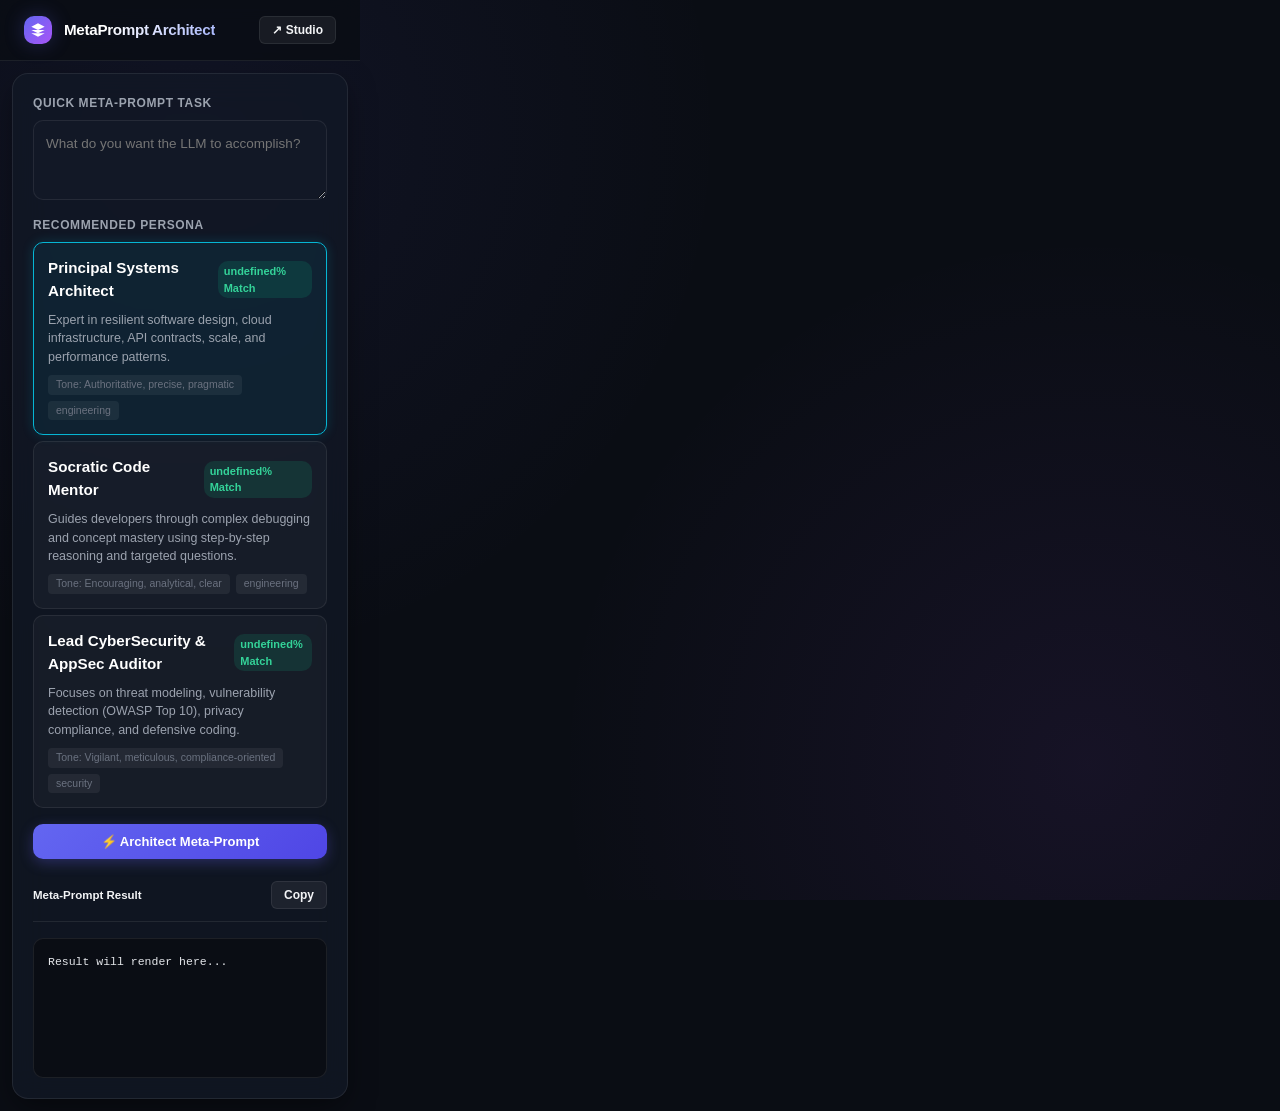
==== popup.html @ 76d1bee2 "feat(core): initial v0.1.0 release of MetaPrompt Architect extension & studio" ====
<!DOCTYPE html>
<html lang="en">
<head>
  <meta charset="UTF-8">
  <meta name="viewport" content="width=device-width, initial-scale=1.0">
  <title>MetaPrompt Architect Popup</title>
  <link rel="stylesheet" href="css/styles.css">
  <style>
    body { width: 360px; height: 500px; overflow-y: auto; padding: 0; }
  </style>
</head>
<body class="popup-mode">

  <header class="app-header">
    <div class="brand">
      <div class="brand-icon" style="width: 28px; height: 28px;">
        <svg viewBox="0 0 24 24" style="width: 16px; height: 16px;">
          <path d="M12 2L2 7l10 5 10-5-10-5zM2 17l10 5 10-5M2 12l10 5 10-5"/>
        </svg>
      </div>
      <div class="brand-title" style="font-size: 0.95rem;">MetaPrompt Architect</div>
    </div>
    <button class="btn btn-secondary btn-sm" id="btn-open-full-studio" title="Open Full Studio">↗ Studio</button>
  </header>

  <main class="main-container">
    <div class="glass-card">
      <div class="form-group">
        <label class="form-label" for="input-task">Quick Meta-Prompt Task</label>
        <textarea class="form-textarea" id="input-task" style="min-height: 80px;" placeholder="What do you want the LLM to accomplish?"></textarea>
      </div>

      <div class="form-group">
        <label class="form-label">Recommended Persona</label>
        <div id="role-recommendations-container" style="display: flex; flex-direction: column; gap: 6px;"></div>
      </div>

      <button type="button" class="btn btn-primary btn-block" id="btn-generate-prompt">
        ⚡ Architect Meta-Prompt
      </button>

      <div class="card-header" style="margin-top: 6px;">
        <span style="font-weight: 600; font-size: 11.5px;">Meta-Prompt Result</span>
        <button class="btn btn-secondary btn-sm" id="btn-copy-prompt">Copy</button>
      </div>

      <div class="code-preview" id="output-meta-prompt" style="min-height: 140px; font-size: 11.5px;">Result will render here...</div>
    </div>
  </main>

  <script src="js/roleAdvisor.js"></script>
  <script src="js/securityScanner.js"></script>
  <script src="js/tokenCompressor.js"></script>
  <script src="js/versionManager.js"></script>
  <script src="js/metaPromptEngine.js"></script>
  <script src="js/multimodalHandler.js"></script>
  <script src="js/app.js"></script>
  <script>
    document.getElementById('btn-open-full-studio')?.addEventListener('click', () => {
      if (chrome && chrome.tabs) {
        chrome.tabs.create({ url: 'index.html' });
      } else {
        window.open('index.html', '_blank');
      }
    });
  </script>
</body>
</html>
---- css/styles.css ----
/* ==========================================================================
   MetaPrompt Architect - Design System & Styles
   Dark Mode Premium Aesthetic, Glassmorphism & High Contrast Controls
   ========================================================================== */

:root {
  --bg-dark: #0a0d14;
  --bg-card: rgba(18, 24, 38, 0.75);
  --bg-card-hover: rgba(26, 35, 56, 0.85);
  --bg-input: #121826;
  --bg-input-focus: #182238;
  
  --border-color: rgba(255, 255, 255, 0.08);
  --border-glow: rgba(99, 102, 241, 0.4);
  
  --text-primary: #f3f4f6;
  --text-secondary: #9ca3af;
  --text-muted: #6b7280;
  
  --accent-primary: #6366f1;
  --accent-hover: #4f46e5;
  --accent-light: rgba(99, 102, 241, 0.15);
  
  --cyan-accent: #06b6d4;
  --purple-accent: #a855f7;
  
  --status-success: #10b981;
  --status-success-bg: rgba(16, 185, 129, 0.12);
  --status-warning: #f59e0b;
  --status-warning-bg: rgba(245, 158, 11, 0.12);
  --status-danger: #ef4444;
  --status-danger-bg: rgba(239, 68, 68, 0.12);
  --status-info: #3b82f6;
  --status-info-bg: rgba(59, 130, 246, 0.12);

  --font-sans: 'Inter', -apple-system, BlinkMacSystemFont, 'Segoe UI', Roboto, sans-serif;
  --font-mono: 'JetBrains Mono', 'Fira Code', Consolas, monospace;
  
  --radius-sm: 6px;
  --radius-md: 10px;
  --radius-lg: 16px;
  --radius-xl: 24px;
  
  --shadow-main: 0 10px 30px -5px rgba(0, 0, 0, 0.5);
  --shadow-glow: 0 0 20px rgba(99, 102, 241, 0.25);
  
  --transition-fast: 0.15s ease;
  --transition-normal: 0.25s ease;
}

* {
  box-sizing: border-box;
  margin: 0;
  padding: 0;
}

body {
  background-color: var(--bg-dark);
  color: var(--text-primary);
  font-family: var(--font-sans);
  font-size: 14px;
  line-height: 1.5;
  min-height: 100vh;
  overflow-x: hidden;
  background-image: 
    radial-gradient(circle at 15% 15%, rgba(99, 102, 241, 0.08) 0%, transparent 40%),
    radial-gradient(circle at 85% 85%, rgba(168, 85, 247, 0.08) 0%, transparent 40%);
  background-attachment: fixed;
}

/* Header & Top Bar */
.app-header {
  display: flex;
  align-items: center;
  justify-content: space-between;
  padding: 16px 24px;
  background: rgba(10, 13, 20, 0.85);
  backdrop-filter: blur(12px);
  border-bottom: 1px solid var(--border-color);
  position: sticky;
  top: 0;
  z-index: 100;
}

.brand {
  display: flex;
  align-items: center;
  gap: 12px;
}

.brand-icon {
  width: 36px;
  height: 36px;
  background: linear-gradient(135deg, var(--accent-primary), var(--purple-accent));
  border-radius: var(--radius-md);
  display: flex;
  align-items: center;
  justify-content: center;
  box-shadow: var(--shadow-glow);
}

.brand-icon svg {
  width: 20px;
  height: 20px;
  fill: #ffffff;
}

.brand-title {
  font-size: 1.15rem;
  font-weight: 700;
  background: linear-gradient(135deg, #ffffff 30%, #a5b4fc 100%);
  -webkit-background-clip: text;
  -webkit-text-fill-color: transparent;
  letter-spacing: -0.02em;
}

.brand-badge {
  font-size: 10px;
  font-weight: 600;
  text-transform: uppercase;
  padding: 2px 8px;
  border-radius: 12px;
  background: var(--accent-light);
  color: #a5b4fc;
  border: 1px solid rgba(99, 102, 241, 0.3);
}

.header-actions {
  display: flex;
  align-items: center;
  gap: 12px;
}

/* Layout Containers */
.main-container {
  max-width: 1440px;
  margin: 0 auto;
  padding: 24px;
  display: flex;
  flex-direction: column;
  gap: 20px;
}

.popup-mode .main-container {
  padding: 12px;
  gap: 12px;
}

/* Navigation Tabs */
.tabs-navigation {
  display: flex;
  align-items: center;
  gap: 8px;
  background: var(--bg-card);
  padding: 6px;
  border-radius: var(--radius-lg);
  border: 1px solid var(--border-color);
  overflow-x: auto;
  scrollbar-width: none;
}

.tabs-navigation::-webkit-scrollbar {
  display: none;
}

.tab-btn {
  display: flex;
  align-items: center;
  gap: 8px;
  padding: 10px 18px;
  background: transparent;
  border: none;
  color: var(--text-secondary);
  font-size: 13px;
  font-weight: 600;
  border-radius: var(--radius-md);
  cursor: pointer;
  transition: all var(--transition-fast);
  white-space: nowrap;
}

.tab-btn:hover {
  color: var(--text-primary);
  background: rgba(255, 255, 255, 0.04);
}

.tab-btn.active {
  color: #ffffff;
  background: var(--accent-primary);
  box-shadow: 0 4px 12px rgba(99, 102, 241, 0.35);
}

.tab-btn svg {
  width: 16px;
  height: 16px;
  stroke: currentColor;
  stroke-width: 2;
  fill: none;
}

/* Grid & View Layouts */
.view-panel {
  display: none;
  animation: fadeIn 0.25s ease-out;
}

.view-panel.active {
  display: block;
}

@keyframes fadeIn {
  from { opacity: 0; transform: translateY(6px); }
  to { opacity: 1; transform: translateY(0); }
}

.two-column-grid {
  display: grid;
  grid-template-columns: 1fr 1fr;
  gap: 20px;
}

@media (max-width: 1024px) {
  .two-column-grid {
    grid-template-columns: 1fr;
  }
}

/* Glass Cards */
.glass-card {
  background: var(--bg-card);
  backdrop-filter: blur(16px);
  border: 1px solid var(--border-color);
  border-radius: var(--radius-lg);
  padding: 20px;
  box-shadow: var(--shadow-main);
  transition: border-color var(--transition-normal);
  display: flex;
  flex-direction: column;
  gap: 16px;
}

.glass-card:hover {
  border-color: rgba(255, 255, 255, 0.15);
}

.card-header {
  display: flex;
  align-items: center;
  justify-content: space-between;
  border-bottom: 1px solid var(--border-color);
  padding-bottom: 12px;
}

.card-title {
  font-size: 1rem;
  font-weight: 600;
  display: flex;
  align-items: center;
  gap: 8px;
  color: var(--text-primary);
}

.card-title svg {
  width: 18px;
  height: 18px;
  color: var(--accent-primary);
}

/* Form Controls */
.form-group {
  display: flex;
  flex-direction: column;
  gap: 8px;
}

.form-label {
  font-size: 12px;
  font-weight: 600;
  text-transform: uppercase;
  letter-spacing: 0.05em;
  color: var(--text-secondary);
  display: flex;
  justify-content: space-between;
  align-items: center;
}

.form-input, .form-textarea, .form-select {
  width: 100%;
  background: var(--bg-input);
  border: 1px solid var(--border-color);
  border-radius: var(--radius-md);
  color: var(--text-primary);
  padding: 12px;
  font-family: var(--font-sans);
  font-size: 13.5px;
  transition: all var(--transition-fast);
}

.form-textarea {
  min-height: 140px;
  resize: vertical;
  line-height: 1.6;
}

.form-input:focus, .form-textarea:focus, .form-select:focus {
  outline: none;
  background: var(--bg-input-focus);
  border-color: var(--accent-primary);
  box-shadow: 0 0 0 3px rgba(99, 102, 241, 0.2);
}

.form-select {
  cursor: pointer;
}

/* Buttons */
.btn {
  display: inline-flex;
  align-items: center;
  justify-content: center;
  gap: 8px;
  padding: 10px 18px;
  font-size: 13px;
  font-weight: 600;
  border-radius: var(--radius-md);
  border: none;
  cursor: pointer;
  transition: all var(--transition-fast);
  text-decoration: none;
}

.btn-primary {
  background: linear-gradient(135deg, var(--accent-primary), var(--accent-hover));
  color: #ffffff;
  box-shadow: 0 4px 14px rgba(99, 102, 241, 0.3);
}

.btn-primary:hover {
  transform: translateY(-1px);
  box-shadow: 0 6px 20px rgba(99, 102, 241, 0.45);
}

.btn-secondary {
  background: rgba(255, 255, 255, 0.06);
  color: var(--text-primary);
  border: 1px solid var(--border-color);
}

.btn-secondary:hover {
  background: rgba(255, 255, 255, 0.12);
}

.btn-success {
  background: linear-gradient(135deg, #10b981, #059669);
  color: #ffffff;
  box-shadow: 0 4px 14px rgba(16, 185, 129, 0.3);
}

.btn-danger {
  background: rgba(239, 68, 68, 0.15);
  color: #f87171;
  border: 1px solid rgba(239, 68, 68, 0.3);
}

.btn-danger:hover {
  background: rgba(239, 68, 68, 0.25);
}

.btn-sm {
  padding: 6px 12px;
  font-size: 12px;
  border-radius: var(--radius-sm);
}

.btn-block {
  width: 100%;
}

.btn-group {
  display: flex;
  gap: 8px;
  flex-wrap: wrap;
}

/* Role Advisor Cards */
.role-card {
  background: rgba(255, 255, 255, 0.03);
  border: 1px solid var(--border-color);
  border-radius: var(--radius-md);
  padding: 14px;
  cursor: pointer;
  transition: all var(--transition-fast);
  display: flex;
  flex-direction: column;
  gap: 8px;
}

.role-card:hover {
  border-color: var(--accent-primary);
  background: rgba(99, 102, 241, 0.06);
}

.role-card.selected {
  border-color: var(--cyan-accent);
  background: rgba(6, 182, 212, 0.08);
  box-shadow: 0 0 12px rgba(6, 182, 212, 0.2);
}

.role-card-header {
  display: flex;
  align-items: center;
  justify-content: space-between;
}

.role-name {
  font-weight: 700;
  color: #ffffff;
  font-size: 0.95rem;
}

.role-score {
  font-size: 11px;
  font-weight: 700;
  padding: 2px 6px;
  border-radius: 10px;
  background: rgba(16, 185, 129, 0.15);
  color: #34d399;
}

.role-description {
  font-size: 12.5px;
  color: var(--text-secondary);
}

.role-tags {
  display: flex;
  gap: 6px;
  flex-wrap: wrap;
}

.role-tag {
  font-size: 10.5px;
  padding: 2px 8px;
  border-radius: 4px;
  background: rgba(255, 255, 255, 0.06);
  color: var(--text-muted);
}

/* Security Scanner Results */
.security-banner {
  padding: 12px 16px;
  border-radius: var(--radius-md);
  display: flex;
  align-items: center;
  gap: 12px;
  font-size: 13px;
  font-weight: 500;
}

.security-banner.safe {
  background: var(--status-success-bg);
  border: 1px solid rgba(16, 185, 129, 0.3);
  color: #34d399;
}

.security-banner.warning {
  background: var(--status-warning-bg);
  border: 1px solid rgba(245, 158, 11, 0.3);
  color: #fbbf24;
}

.security-banner.danger {
  background: var(--status-danger-bg);
  border: 1px solid rgba(239, 68, 68, 0.3);
  color: #f87171;
}

.finding-item {
  background: rgba(255, 255, 255, 0.02);
  border: 1px solid var(--border-color);
  border-radius: var(--radius-md);
  padding: 12px;
  display: flex;
  flex-direction: column;
  gap: 6px;
}

.finding-header {
  display: flex;
  align-items: center;
  justify-content: space-between;
}

.finding-title {
  font-weight: 600;
  font-size: 13px;
  color: var(--text-primary);
}

.finding-badge {
  font-size: 10px;
  font-weight: 700;
  text-transform: uppercase;
  padding: 2px 6px;
  border-radius: 4px;
}

.finding-badge.high { background: rgba(239, 68, 68, 0.2); color: #f87171; }
.finding-badge.medium { background: rgba(245, 158, 11, 0.2); color: #fbbf24; }
.finding-badge.low { background: rgba(59, 130, 246, 0.2); color: #60a5fa; }

.finding-snippet {
  font-family: var(--font-mono);
  font-size: 11.5px;
  background: #000000;
  padding: 6px 10px;
  border-radius: 4px;
  color: #ef4444;
  word-break: break-all;
}

/* Token Compressor Stats */
.compression-stats {
  display: grid;
  grid-template-columns: repeat(3, 1fr);
  gap: 12px;
}

.stat-box {
  background: rgba(255, 255, 255, 0.03);
  border: 1px solid var(--border-color);
  border-radius: var(--radius-md);
  padding: 12px;
  text-align: center;
}

.stat-value {
  font-size: 1.4rem;
  font-weight: 700;
  color: var(--accent-primary);
  font-family: var(--font-mono);
}

.stat-label {
  font-size: 11px;
  color: var(--text-secondary);
  text-transform: uppercase;
  letter-spacing: 0.05em;
  margin-top: 4px;
}

/* Prompt Versioning (LaunchDarkly Style) */
.version-toolbar {
  display: flex;
  align-items: center;
  justify-content: space-between;
  gap: 12px;
  background: rgba(255, 255, 255, 0.03);
  padding: 10px 14px;
  border-radius: var(--radius-md);
  border: 1px solid var(--border-color);
}

.version-selector-group {
  display: flex;
  align-items: center;
  gap: 10px;
}

.diff-container {
  display: grid;
  grid-template-columns: 1fr 1fr;
  gap: 12px;
}

.diff-box {
  background: #0d1117;
  border: 1px solid var(--border-color);
  border-radius: var(--radius-md);
  padding: 12px;
  font-family: var(--font-mono);
  font-size: 12px;
  line-height: 1.6;
  white-space: pre-wrap;
  word-break: break-word;
  max-height: 350px;
  overflow-y: auto;
}

.diff-line-added {
  background: rgba(16, 185, 129, 0.15);
  color: #34d399;
  display: block;
}

.diff-line-removed {
  background: rgba(239, 68, 68, 0.15);
  color: #f87171;
  text-decoration: line-through;
  display: block;
}

.variable-tag {
  display: inline-block;
  background: rgba(168, 85, 247, 0.2);
  color: #c084fc;
  border: 1px solid rgba(168, 85, 247, 0.4);
  padding: 2px 6px;
  border-radius: 4px;
  font-family: var(--font-mono);
  font-size: 11px;
}

/* Multimodal Inputs */
.upload-dropzone {
  border: 2px dashed var(--border-color);
  border-radius: var(--radius-md);
  padding: 20px;
  text-align: center;
  cursor: pointer;
  transition: all var(--transition-fast);
  background: rgba(255, 255, 255, 0.02);
}

.upload-dropzone:hover, .upload-dropzone.dragover {
  border-color: var(--accent-primary);
  background: rgba(99, 102, 241, 0.08);
}

.media-preview-grid {
  display: grid;
  grid-template-columns: repeat(auto-fill, minmax(100px, 1fr));
  gap: 10px;
  margin-top: 12px;
}

.media-preview-card {
  position: relative;
  border-radius: var(--radius-sm);
  overflow: hidden;
  border: 1px solid var(--border-color);
  aspect-ratio: 1;
}

.media-preview-card img {
  width: 100%;
  height: 100%;
  object-fit: cover;
}

.media-remove-btn {
  position: absolute;
  top: 4px;
  right: 4px;
  background: rgba(0, 0, 0, 0.7);
  color: #ffffff;
  border: none;
  border-radius: 50%;
  width: 20px;
  height: 20px;
  font-size: 12px;
  cursor: pointer;
  display: flex;
  align-items: center;
  justify-content: center;
}

/* Helper Utilities */
.code-preview {
  background: #0a0d14;
  border: 1px solid var(--border-color);
  border-radius: var(--radius-md);
  padding: 14px;
  font-family: var(--font-mono);
  font-size: 12.5px;
  color: #e5e7eb;
  white-space: pre-wrap;
  word-break: break-word;
  max-height: 400px;
  overflow-y: auto;
}

.text-muted { color: var(--text-muted); }
.text-accent { color: var(--accent-primary); }
.flex-between { display: flex; align-items: center; justify-content: space-between; }
.flex-gap-2 { display: flex; gap: 8px; align-items: center; }

/* Custom Scrollbars */
::-webkit-scrollbar {
  width: 6px;
  height: 6px;
}
::-webkit-scrollbar-track {
  background: rgba(0, 0, 0, 0.2);
}
::-webkit-scrollbar-thumb {
  background: rgba(255, 255, 255, 0.15);
  border-radius: 3px;
}
::-webkit-scrollbar-thumb:hover {
  background: rgba(255, 255, 255, 0.3);
}
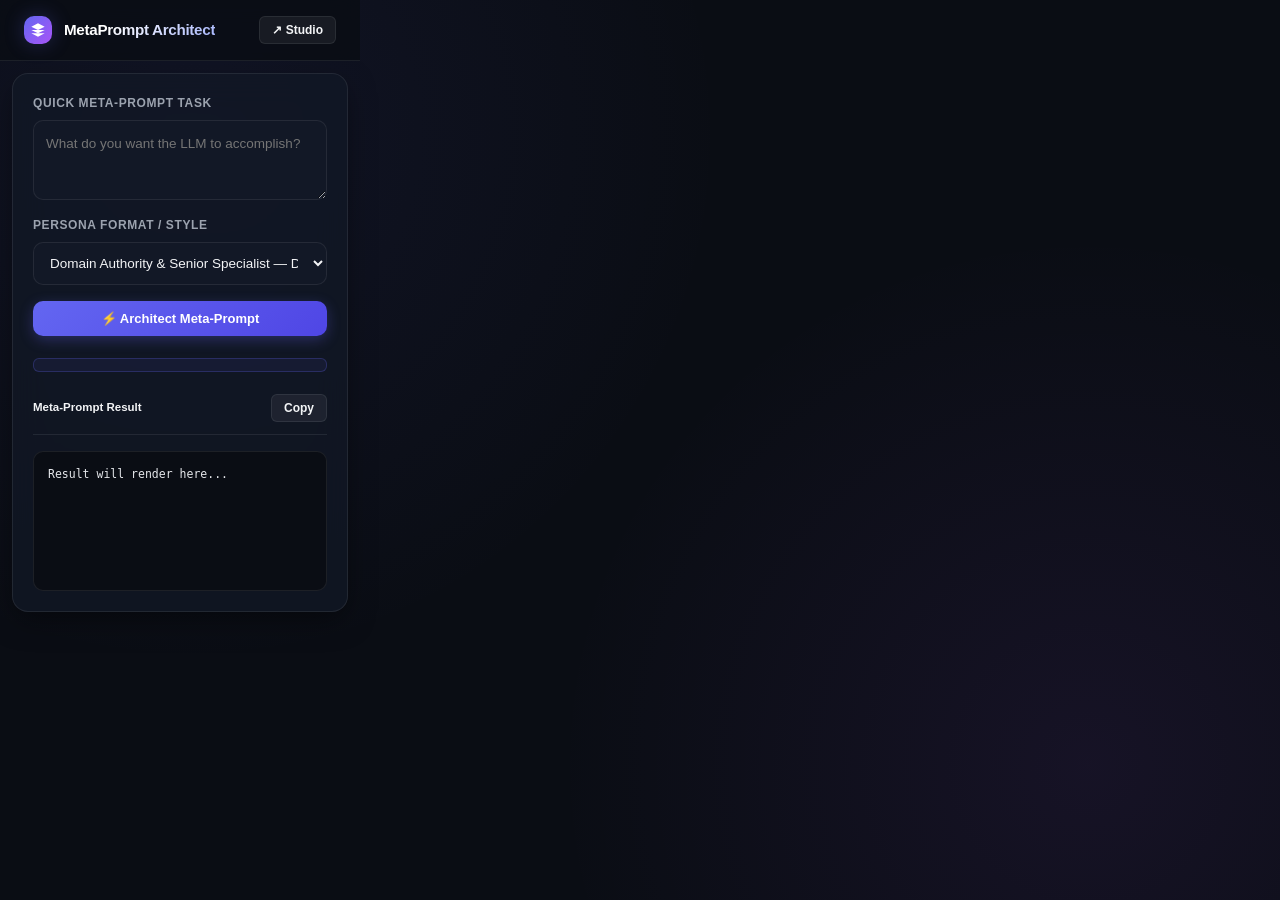
==== commit 4c000c5a: "feat(engine): v0.2.0 dynamic role synthesis, clarifying questions & persona dropdown" ====
--- a/popup.html
+++ b/popup.html
@@ -31,13 +31,15 @@
       </div>
 
       <div class="form-group">
-        <label class="form-label">Recommended Persona</label>
-        <div id="role-recommendations-container" style="display: flex; flex-direction: column; gap: 6px;"></div>
+        <label class="form-label" for="select-persona-style">Persona Format / Style</label>
+        <select class="form-select" id="select-persona-style"></select>
       </div>
 
       <button type="button" class="btn btn-primary btn-block" id="btn-generate-prompt">
         ⚡ Architect Meta-Prompt
       </button>
+
+      <div id="recommended-role-summary" style="background: rgba(99, 102, 241, 0.08); border: 1px solid rgba(99, 102, 241, 0.25); border-radius: var(--radius-sm); padding: 6px 10px; font-size: 11.5px; margin-top: 6px;"></div>
 
       <div class="card-header" style="margin-top: 6px;">
         <span style="font-weight: 600; font-size: 11.5px;">Meta-Prompt Result</span>
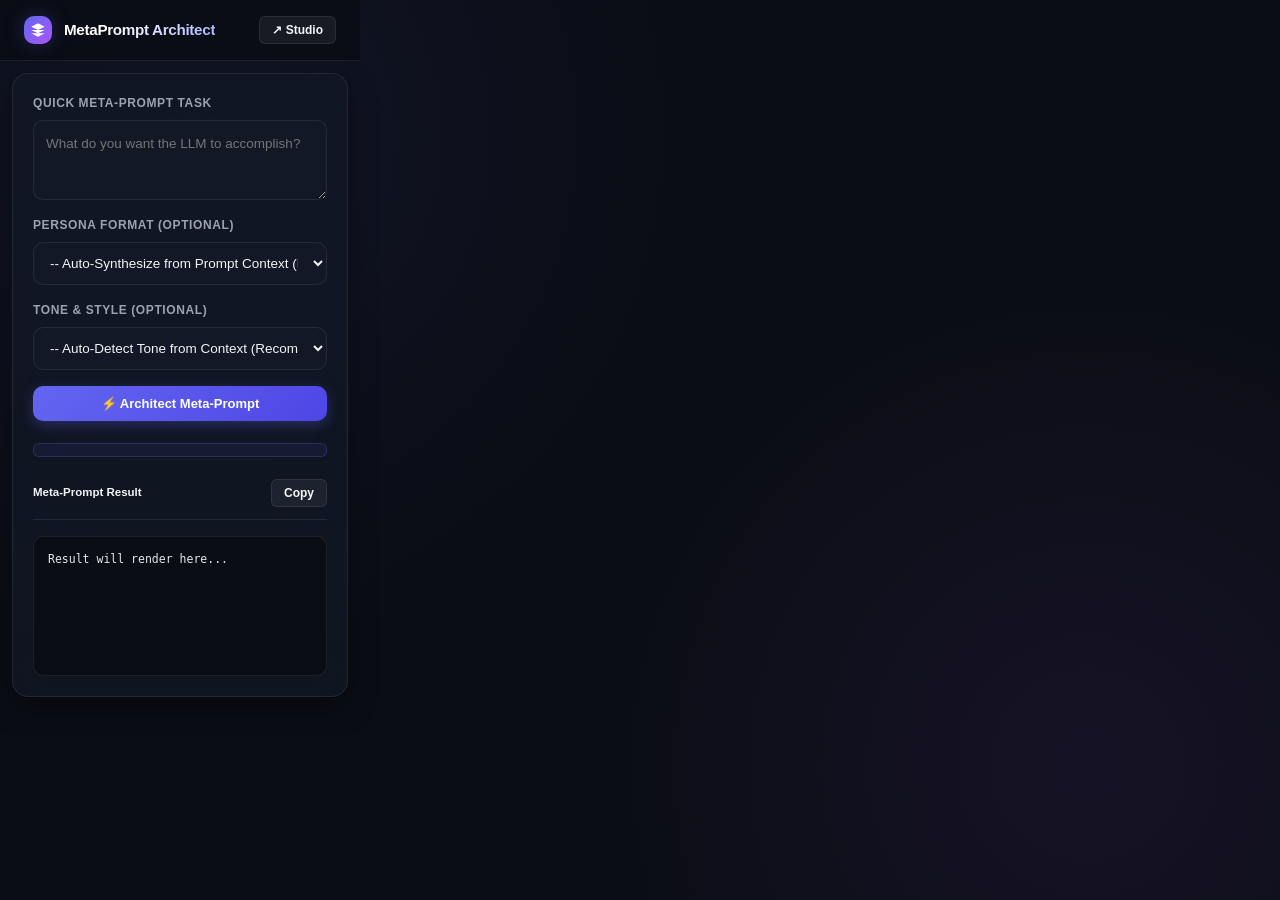
==== commit f100b3ed: "feat(ui): v0.3.0 optional persona/tone selectors & tooltip output examples" ====
--- a/popup.html
+++ b/popup.html
@@ -31,8 +31,13 @@
       </div>
 
       <div class="form-group">
-        <label class="form-label" for="select-persona-style">Persona Format / Style</label>
-        <select class="form-select" id="select-persona-style"></select>
+        <label class="form-label" for="select-persona-format">Persona Format (Optional)</label>
+        <select class="form-select" id="select-persona-format"></select>
+      </div>
+
+      <div class="form-group">
+        <label class="form-label" for="select-tone-style">Tone & Style (Optional)</label>
+        <select class="form-select" id="select-tone-style"></select>
       </div>
 
       <button type="button" class="btn btn-primary btn-block" id="btn-generate-prompt">
--- a/css/styles.css
+++ b/css/styles.css
@@ -685,6 +685,39 @@
 .flex-between { display: flex; align-items: center; justify-content: space-between; }
 .flex-gap-2 { display: flex; gap: 8px; align-items: center; }
 
+.info-tooltip-box {
+  background: rgba(18, 24, 38, 0.9);
+  border: 1px solid var(--border-glow);
+  border-radius: var(--radius-md);
+  padding: 10px 14px;
+  font-size: 12px;
+  color: var(--text-secondary);
+  margin-top: 6px;
+  box-shadow: 0 4px 16px rgba(0, 0, 0, 0.4);
+  animation: fadeIn 0.2s ease-out;
+}
+
+.info-tooltip-title {
+  font-weight: 700;
+  color: #ffffff;
+  margin-bottom: 2px;
+  display: flex;
+  align-items: center;
+  gap: 6px;
+}
+
+.info-tooltip-example {
+  background: #0a0d14;
+  border-radius: 4px;
+  padding: 6px 10px;
+  font-family: var(--font-mono);
+  font-size: 11px;
+  color: #a5b4fc;
+  margin-top: 6px;
+  white-space: pre-wrap;
+  word-break: break-all;
+}
+
 /* Custom Scrollbars */
 ::-webkit-scrollbar {
   width: 6px;
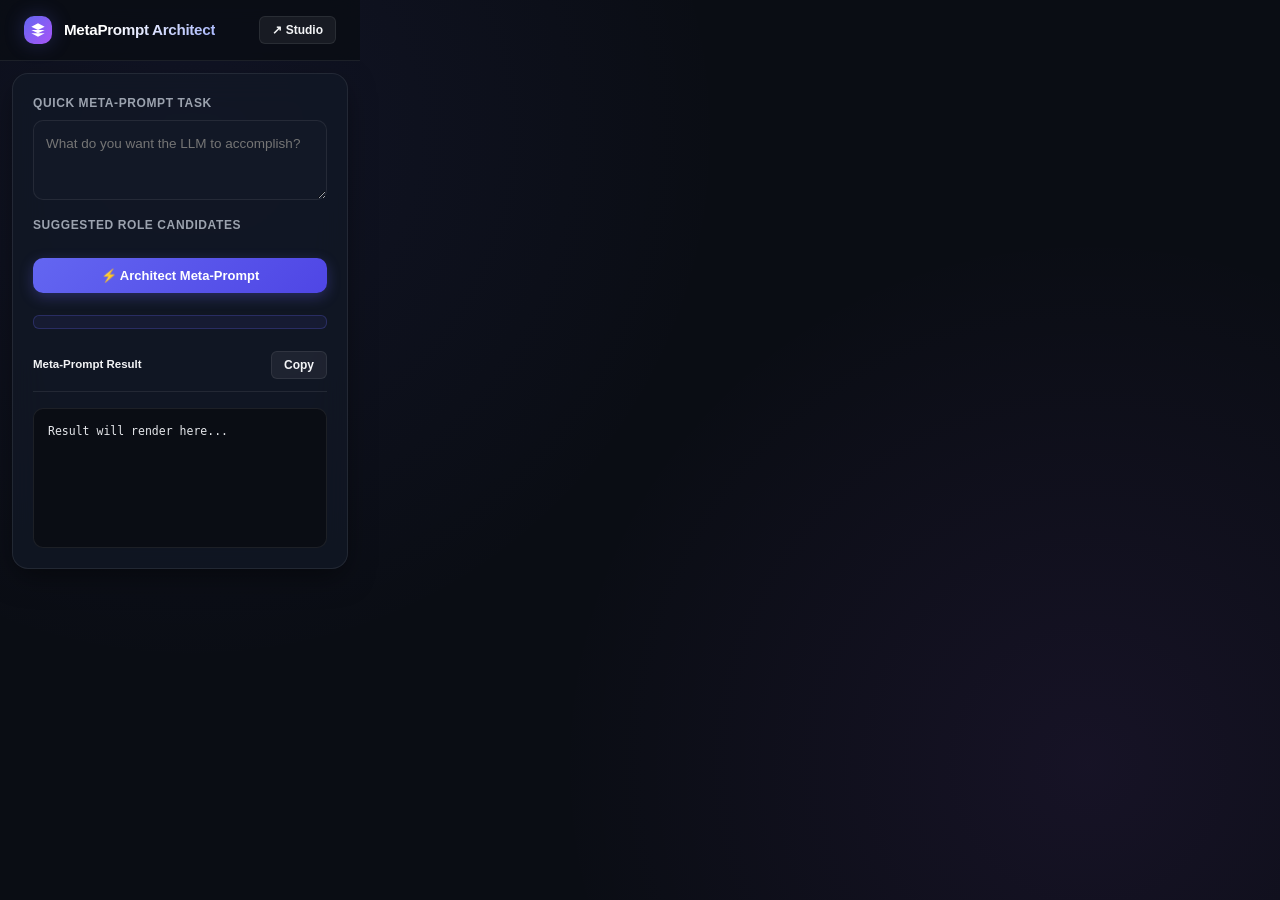
==== commit 6b3756cc: "feat(advisor): v0.5.0 multi-candidate role recommendations, role chips & forego option" ====
--- a/popup.html
+++ b/popup.html
@@ -31,13 +31,8 @@
       </div>
 
       <div class="form-group">
-        <label class="form-label" for="select-persona-format">Persona Format (Optional)</label>
-        <select class="form-select" id="select-persona-format"></select>
-      </div>
-
-      <div class="form-group">
-        <label class="form-label" for="select-tone-style">Tone & Style (Optional)</label>
-        <select class="form-select" id="select-tone-style"></select>
+        <label class="form-label">Suggested Role Candidates</label>
+        <div id="role-candidates-container" style="display: flex; flex-direction: column; gap: 6px;"></div>
       </div>
 
       <button type="button" class="btn btn-primary btn-block" id="btn-generate-prompt">
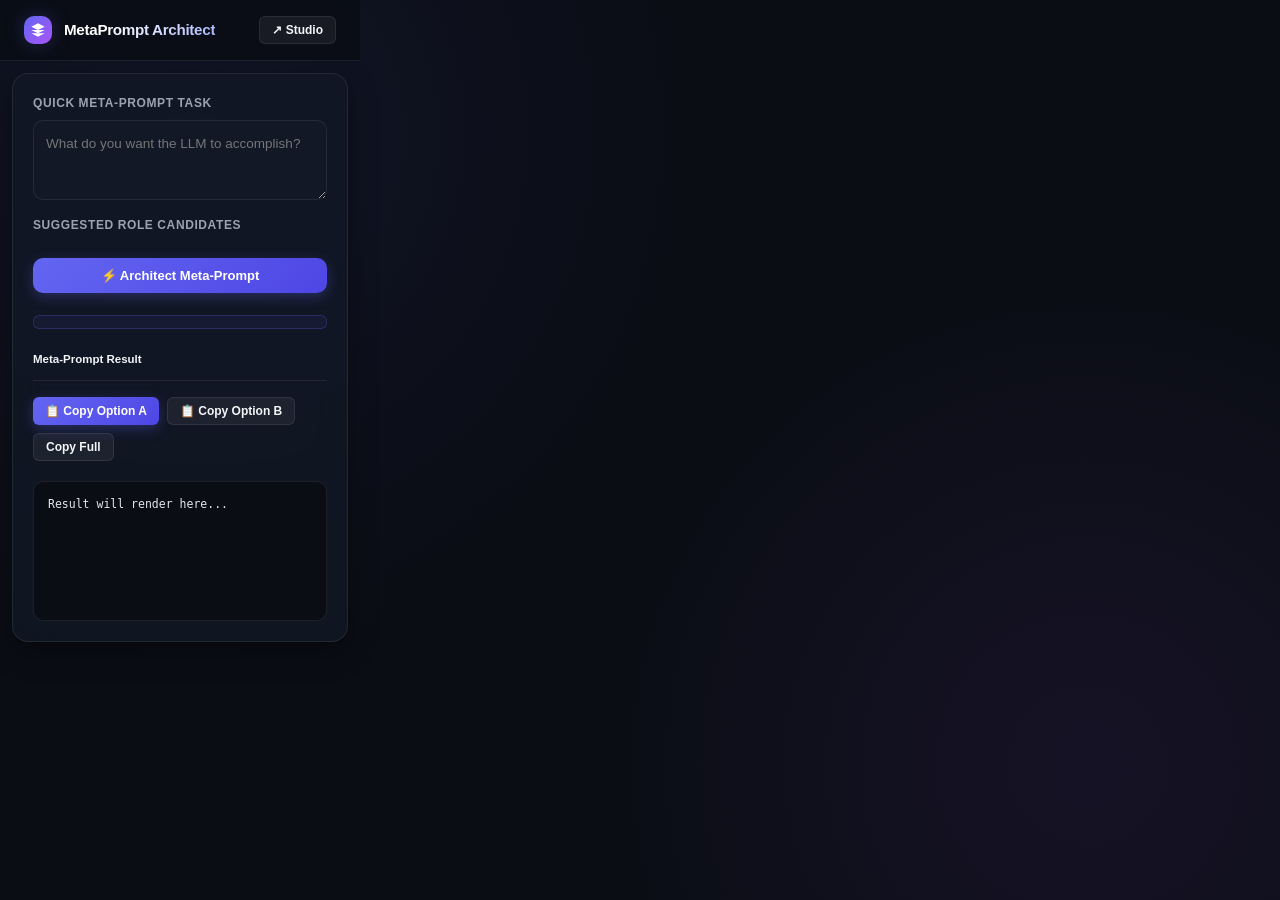
==== commit 2df0d3b4: "feat(engine): v0.6.0 educational 4-step meta breakdown & Option A/B ready-to-use master prompts" ====
--- a/popup.html
+++ b/popup.html
@@ -43,7 +43,12 @@
 
       <div class="card-header" style="margin-top: 6px;">
         <span style="font-weight: 600; font-size: 11.5px;">Meta-Prompt Result</span>
-        <button class="btn btn-secondary btn-sm" id="btn-copy-prompt">Copy</button>
+      </div>
+
+      <div class="btn-group" style="margin-bottom: 4px;">
+        <button class="btn btn-primary btn-sm" id="btn-copy-option-a">📋 Copy Option A</button>
+        <button class="btn btn-secondary btn-sm" id="btn-copy-option-b">📋 Copy Option B</button>
+        <button class="btn btn-secondary btn-sm" id="btn-copy-prompt">Copy Full</button>
       </div>
 
       <div class="code-preview" id="output-meta-prompt" style="min-height: 140px; font-size: 11.5px;">Result will render here...</div>
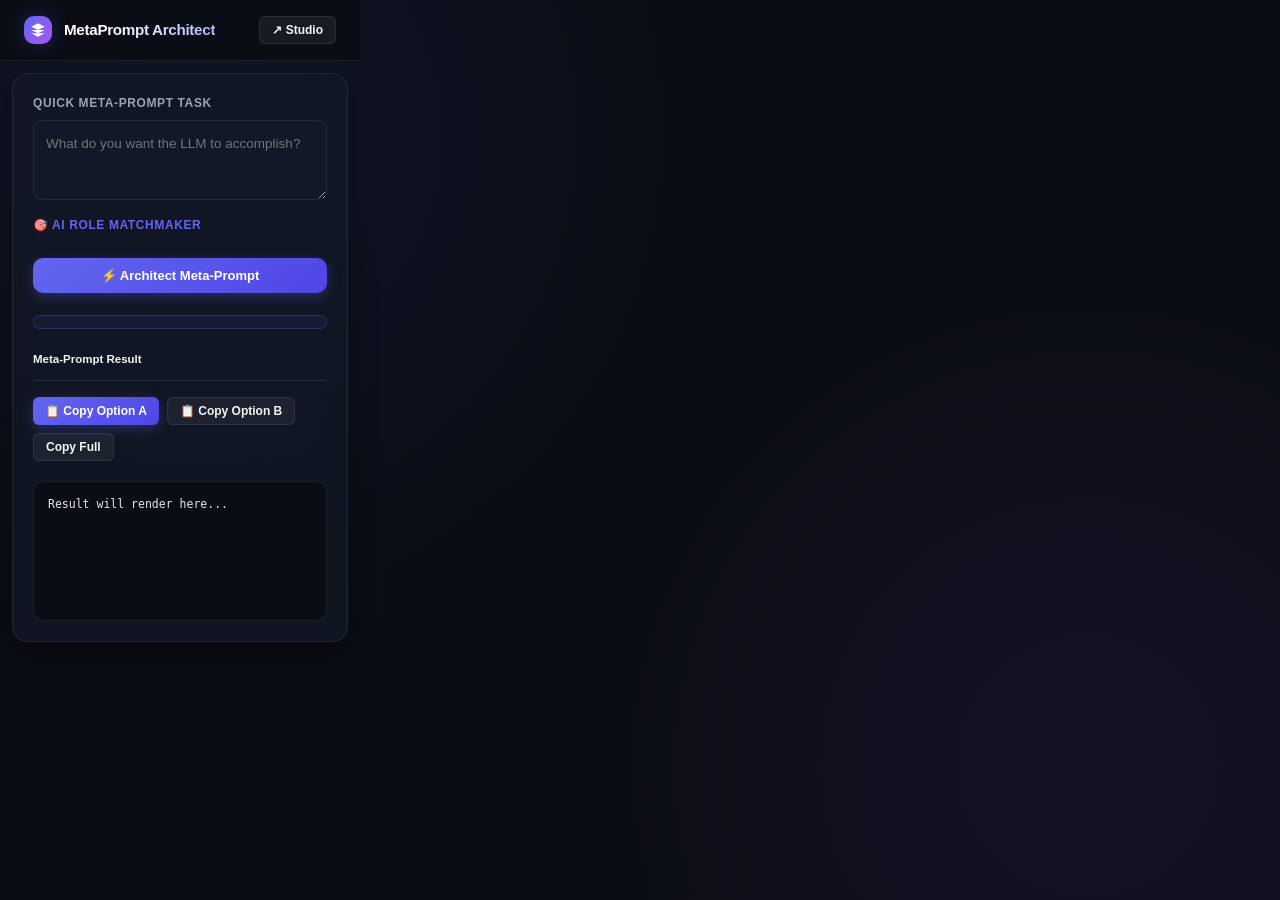
==== commit 4f6ef9db: "feat(advisor): v0.7.0 dynamic AI role matchmaker engine synthesizing top 3 domain roles per prompt" ====
--- a/popup.html
+++ b/popup.html
@@ -31,7 +31,7 @@
       </div>
 
       <div class="form-group">
-        <label class="form-label">Suggested Role Candidates</label>
+        <label class="form-label" style="color: var(--accent-primary); font-weight: 600;">🎯 AI Role Matchmaker</label>
         <div id="role-candidates-container" style="display: flex; flex-direction: column; gap: 6px;"></div>
       </div>
 
